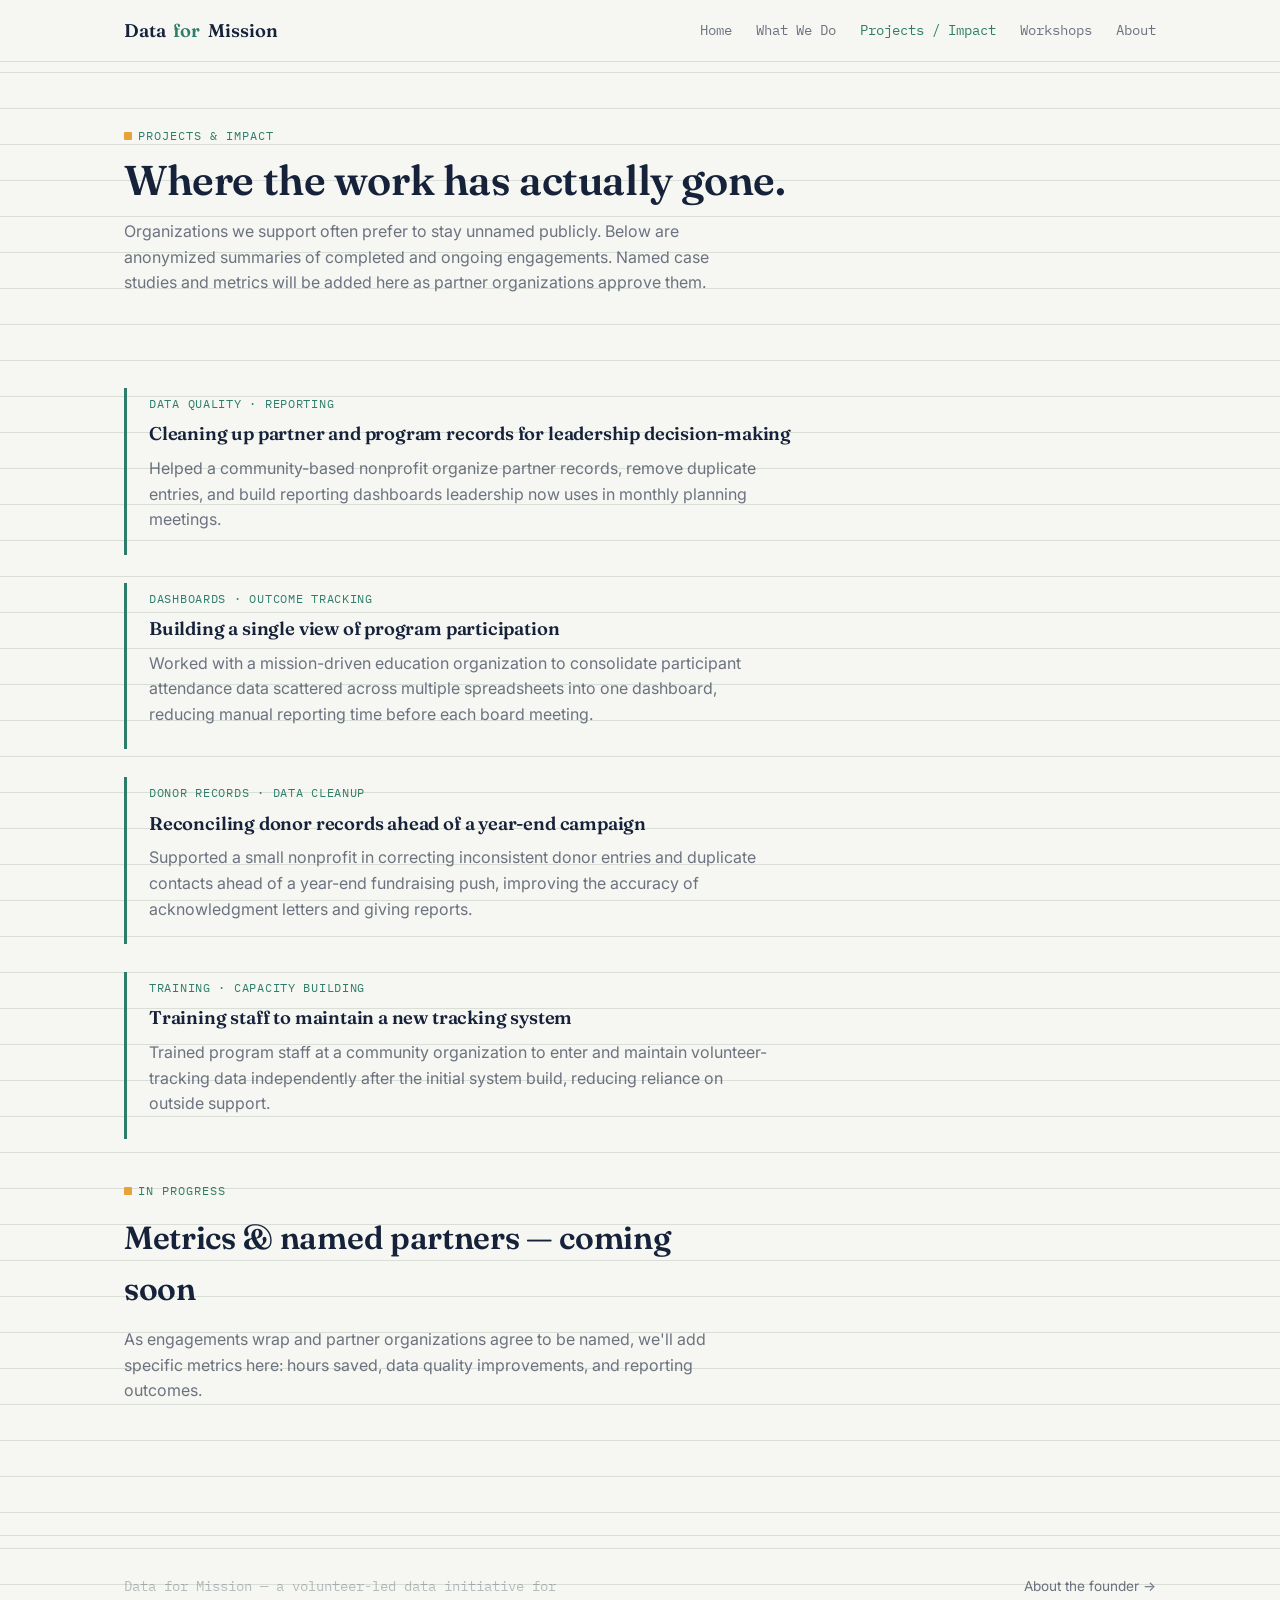
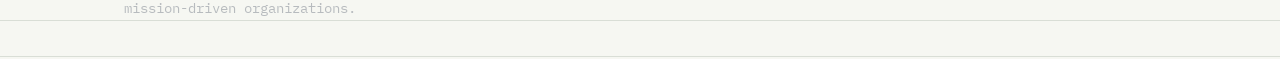
==== projects.html @ ea680add "Add files via upload" ====
<!doctype html>
<html lang="en">
<head>
<meta charset="UTF-8">
<meta name="viewport" content="width=device-width, initial-scale=1">
<title>Projects &amp; Impact — Data for Mission</title>
<link rel="stylesheet" href="style.css">
</head>
<body>

<header class="site">
  <nav class="nav">
    <div class="brand">Data <span>for</span> Mission</div>
    <button class="navtoggle" aria-label="Toggle menu" onclick="document.querySelector('.navlinks').classList.toggle('open')">menu</button>
    <div class="navlinks">
      <a href="index.html">Home</a>
      <a href="what-we-do.html">What We Do</a>
      <a href="projects.html" class="active">Projects / Impact</a>
      <a href="workshops.html">Workshops</a>
      <a href="about.html">About</a>
    </div>
  </nav>
</header>

<section class="pagehead">
  <div class="wrap">
    <div class="eyebrow">Projects &amp; impact</div>
    <h1>Where the work has actually gone.</h1>
    <p class="sub">Organizations we support often prefer to stay unnamed publicly. Below are anonymized summaries of completed and ongoing engagements. Named case studies and metrics will be added here as partner organizations approve them.</p>
  </div>
</section>

<section>
  <div class="wrap">

    <div class="case">
      <span class="tag">Data quality · Reporting</span>
      <h3>Cleaning up partner and program records for leadership decision-making</h3>
      <p>Helped a community-based nonprofit organize partner records, remove duplicate entries, and build reporting dashboards leadership now uses in monthly planning meetings.</p>
    </div>

    <div class="case">
      <span class="tag">Dashboards · Outcome tracking</span>
      <h3>Building a single view of program participation</h3>
      <p>Worked with a mission-driven education organization to consolidate participant attendance data scattered across multiple spreadsheets into one dashboard, reducing manual reporting time before each board meeting.</p>
    </div>

    <div class="case">
      <span class="tag">Donor records · Data cleanup</span>
      <h3>Reconciling donor records ahead of a year-end campaign</h3>
      <p>Supported a small nonprofit in correcting inconsistent donor entries and duplicate contacts ahead of a year-end fundraising push, improving the accuracy of acknowledgment letters and giving reports.</p>
    </div>

    <div class="case">
      <span class="tag">Training · Capacity building</span>
      <h3>Training staff to maintain a new tracking system</h3>
      <p>Trained program staff at a community organization to enter and maintain volunteer-tracking data independently after the initial system build, reducing reliance on outside support.</p>
    </div>

    <div class="section-head" style="margin-top:2.6em;">
      <div class="eyebrow">In progress</div>
      <h2>Metrics &amp; named partners — coming soon</h2>
      <p>As engagements wrap and partner organizations agree to be named, we'll add specific metrics here: hours saved, data quality improvements, and reporting outcomes.</p>
    </div>
  </div>
</section>

<footer class="site">
  <div class="wrap">
    <p>Data for Mission — a volunteer-led data initiative for mission-driven organizations.</p>
    <a href="about.html#founder">About the founder →</a>
  </div>
</footer>

</body>
</html>
---- style.css ----
/* ===== Data for Mission — design tokens =====
   Color
   --ink     #16213A  deep navy, primary text & headlines
   --paper   #F6F7F2  soft graph-paper white, page background
   --grid    #D9DED6  muted sage grid line
   --teal    #2E7D6B  deep teal-green, primary accent (clarity/growth)
   --amber   #E8A23A  warm amber, highlight/marker accent
   --ink-60  rgba(22,33,58,.6)  secondary text
   --ink-30  rgba(22,33,58,.3)  faint text / rules

   Type
   display: 'Fraunces' — characterful serif, used for headlines only
   body:    'Inter' — body copy
   mono:    'IBM Plex Mono' — eyebrows, labels, numerals, nav
*/

@import url('https://fonts.googleapis.com/css2?family=Fraunces:opsz,wght@9..144,400;9..144,500;9..144,600&family=Inter:wght@400;500;600&family=IBM+Plex+Mono:wght@400;500&display=swap');

:root{
  --ink:#16213A;
  --paper:#F6F7F2;
  --grid:#D9DED6;
  --teal:#2E7D6B;
  --amber:#E8A23A;
  --ink-60: rgba(22,33,58,.62);
  --ink-30: rgba(22,33,58,.28);
  --maxw: 1080px;
}

*{box-sizing:border-box;}
html{scroll-behavior:smooth;}
body{
  margin:0;
  background:
    linear-gradient(var(--grid) 1px, transparent 1px) 0 0/100% 36px,
    var(--paper);
  color:var(--ink);
  font-family:'Inter', sans-serif;
  font-size:16px;
  line-height:1.6;
}
@media (prefers-reduced-motion: reduce){
  *{animation:none !important; transition:none !important;}
}

a{color:var(--teal); text-decoration:none;}
a:hover{text-decoration:underline;}
a:focus-visible, button:focus-visible{outline:2px solid var(--teal); outline-offset:3px;}

h1,h2,h3{
  font-family:'Fraunces', serif;
  color:var(--ink);
  margin:0 0 .4em;
  letter-spacing:-0.01em;
}
h1{font-size:clamp(2.1rem, 4.5vw, 3.4rem); font-weight:600; line-height:1.08;}
h2{font-size:clamp(1.5rem, 3vw, 2rem); font-weight:600;}
h3{font-size:1.15rem; font-weight:600;}

p{margin:0 0 1em; color:var(--ink-60); max-width:62ch;}

.eyebrow{
  font-family:'IBM Plex Mono', monospace;
  font-size:.78rem;
  letter-spacing:.08em;
  text-transform:uppercase;
  color:var(--teal);
  display:flex;
  align-items:center;
  gap:.5em;
  margin-bottom:.9em;
}
.eyebrow::before{
  content:"";
  width:8px; height:8px;
  background:var(--amber);
  display:inline-block;
  border-radius:1px;
}

.wrap{max-width:var(--maxw); margin:0 auto; padding:0 24px;}

/* ---- nav ---- */
header.site{
  position:sticky; top:0; z-index:50;
  background:rgba(246,247,242,.92);
  backdrop-filter: blur(6px);
  border-bottom:1px solid var(--grid);
}
.nav{
  max-width:var(--maxw); margin:0 auto; padding:16px 24px;
  display:flex; align-items:center; justify-content:space-between;
}
.brand{
  font-family:'Fraunces', serif; font-weight:600; font-size:1.15rem; color:var(--ink);
  display:flex; align-items:baseline; gap:.4em;
}
.brand span{color:var(--teal);}
.navlinks{display:flex; gap:24px; font-family:'IBM Plex Mono', monospace; font-size:.85rem;}
.navlinks a{color:var(--ink-60);}
.navlinks a.active{color:var(--teal);}
.navlinks a:hover{color:var(--teal); text-decoration:none;}
.navtoggle{display:none;}

@media (max-width:720px){
  .navlinks{
    position:fixed; inset:60px 0 0 0; background:var(--paper);
    flex-direction:column; padding:28px 24px; gap:18px;
    transform:translateY(-110%); transition:transform .25s ease;
    border-top:1px solid var(--grid);
  }
  .navlinks.open{transform:translateY(0);}
  .navtoggle{
    display:inline-flex; background:none; border:1px solid var(--ink-30);
    border-radius:6px; padding:7px 10px; font-family:'IBM Plex Mono',monospace; cursor:pointer;
  }
}

/* ---- buttons ---- */
.btn{
  display:inline-flex; align-items:center; gap:.5em;
  font-family:'IBM Plex Mono', monospace; font-size:.85rem;
  padding:11px 20px; border-radius:4px;
  border:1px solid var(--ink);
  background:var(--ink); color:var(--paper);
  text-decoration:none; transition:transform .15s ease, background .15s ease;
}
.btn:hover{background:var(--teal); border-color:var(--teal); text-decoration:none; transform:translateY(-1px);}
.btn.outline{background:transparent; color:var(--ink); border-color:var(--ink-30);}
.btn.outline:hover{border-color:var(--teal); color:var(--teal); background:transparent;}
.btnrow{display:flex; gap:14px; flex-wrap:wrap; margin-top:1.6em;}

/* ---- hero ---- */
.hero{padding:84px 0 56px; position:relative;}
.hero .wrap{display:grid; grid-template-columns:1.2fr .8fr; gap:48px; align-items:center;}
@media (max-width:820px){.hero .wrap{grid-template-columns:1fr;}}
.hero h1{margin-bottom:.5em;}
.hero .sub{font-size:1.08rem; max-width:46ch;}

/* signature element: scattered numerals resolving into a clean column */
.resolve{
  position:relative; height:280px;
  font-family:'IBM Plex Mono', monospace; font-size:.82rem;
}
.resolve .messy span, .resolve .clean span{
  position:absolute; padding:3px 7px; background:#fff; border:1px solid var(--grid);
  color:var(--ink-60); border-radius:2px; box-shadow:0 1px 2px rgba(22,33,58,.06);
}
.resolve .messy span{animation:settle 1.4s ease forwards;}
.resolve .clean span{
  left:50%; transform:translateX(-50%);
  border-color:var(--teal); color:var(--ink); font-weight:500;
  opacity:0; animation:appear .5s ease forwards;
}
@keyframes settle{to{opacity:.0; visibility:hidden;}}
@keyframes appear{to{opacity:1;}}

/* ---- sections ---- */
section{padding:56px 0;}
section.alt{background:rgba(217,222,214,.35); border-top:1px solid var(--grid); border-bottom:1px solid var(--grid);}
.section-head{max-width:60ch; margin-bottom:2.2em;}

/* ---- grid cards ---- */
.grid{display:grid; gap:20px;}
.grid.cols-3{grid-template-columns:repeat(3,1fr);}
.grid.cols-2{grid-template-columns:repeat(2,1fr);}
@media (max-width:820px){.grid.cols-3, .grid.cols-2{grid-template-columns:1fr;}}

.card{
  background:#fff; border:1px solid var(--grid); border-radius:6px;
  padding:26px 24px; position:relative;
}
.card .num{
  font-family:'IBM Plex Mono', monospace; font-size:.78rem; color:var(--amber);
  display:block; margin-bottom:.6em;
}
.card h3{margin-bottom:.4em;}
.card p{margin-bottom:0; font-size:.95rem;}

/* ---- case study ---- */
.case{
  border-left:3px solid var(--teal); padding:6px 0 6px 22px; margin-bottom:28px;
}
.case .tag{
  font-family:'IBM Plex Mono', monospace; font-size:.75rem; color:var(--teal);
  text-transform:uppercase; letter-spacing:.06em; margin-bottom:.5em; display:block;
}

/* ---- table-ish list ---- */
.checklist{list-style:none; margin:0; padding:0;}
.checklist li{
  display:flex; gap:12px; padding:13px 0; border-bottom:1px solid var(--grid);
  font-size:.97rem;
}
.checklist li::before{content:"–"; color:var(--teal); font-weight:600;}

/* ---- founder / about callout ---- */
.callout{
  background:var(--ink); color:var(--paper); border-radius:8px;
  padding:32px 28px; display:flex; gap:22px; align-items:center; flex-wrap:wrap;
}
.callout h3{color:var(--paper);}
.callout p{color:rgba(246,247,242,.78); margin-bottom:0;}
.callout .btn{background:var(--amber); border-color:var(--amber); color:var(--ink);}
.callout .btn:hover{background:var(--paper); border-color:var(--paper);}

/* ---- footer ---- */
footer.site{border-top:1px solid var(--grid); padding:40px 0; margin-top:40px;}
footer.site .wrap{display:flex; justify-content:space-between; flex-wrap:wrap; gap:16px;}
footer.site p{font-size:.85rem; margin:0; font-family:'IBM Plex Mono', monospace; color:var(--ink-30);}
footer.site a{color:var(--ink-60); font-size:.85rem;}

/* page header for non-home pages */
.pagehead{padding:64px 0 20px;}
.pagehead h1{font-size:clamp(1.9rem, 4vw, 2.6rem);}

.disclaimer{
  font-size:.82rem; color:var(--ink-30); border-top:1px dashed var(--grid);
  margin-top:50px; padding-top:18px;
}
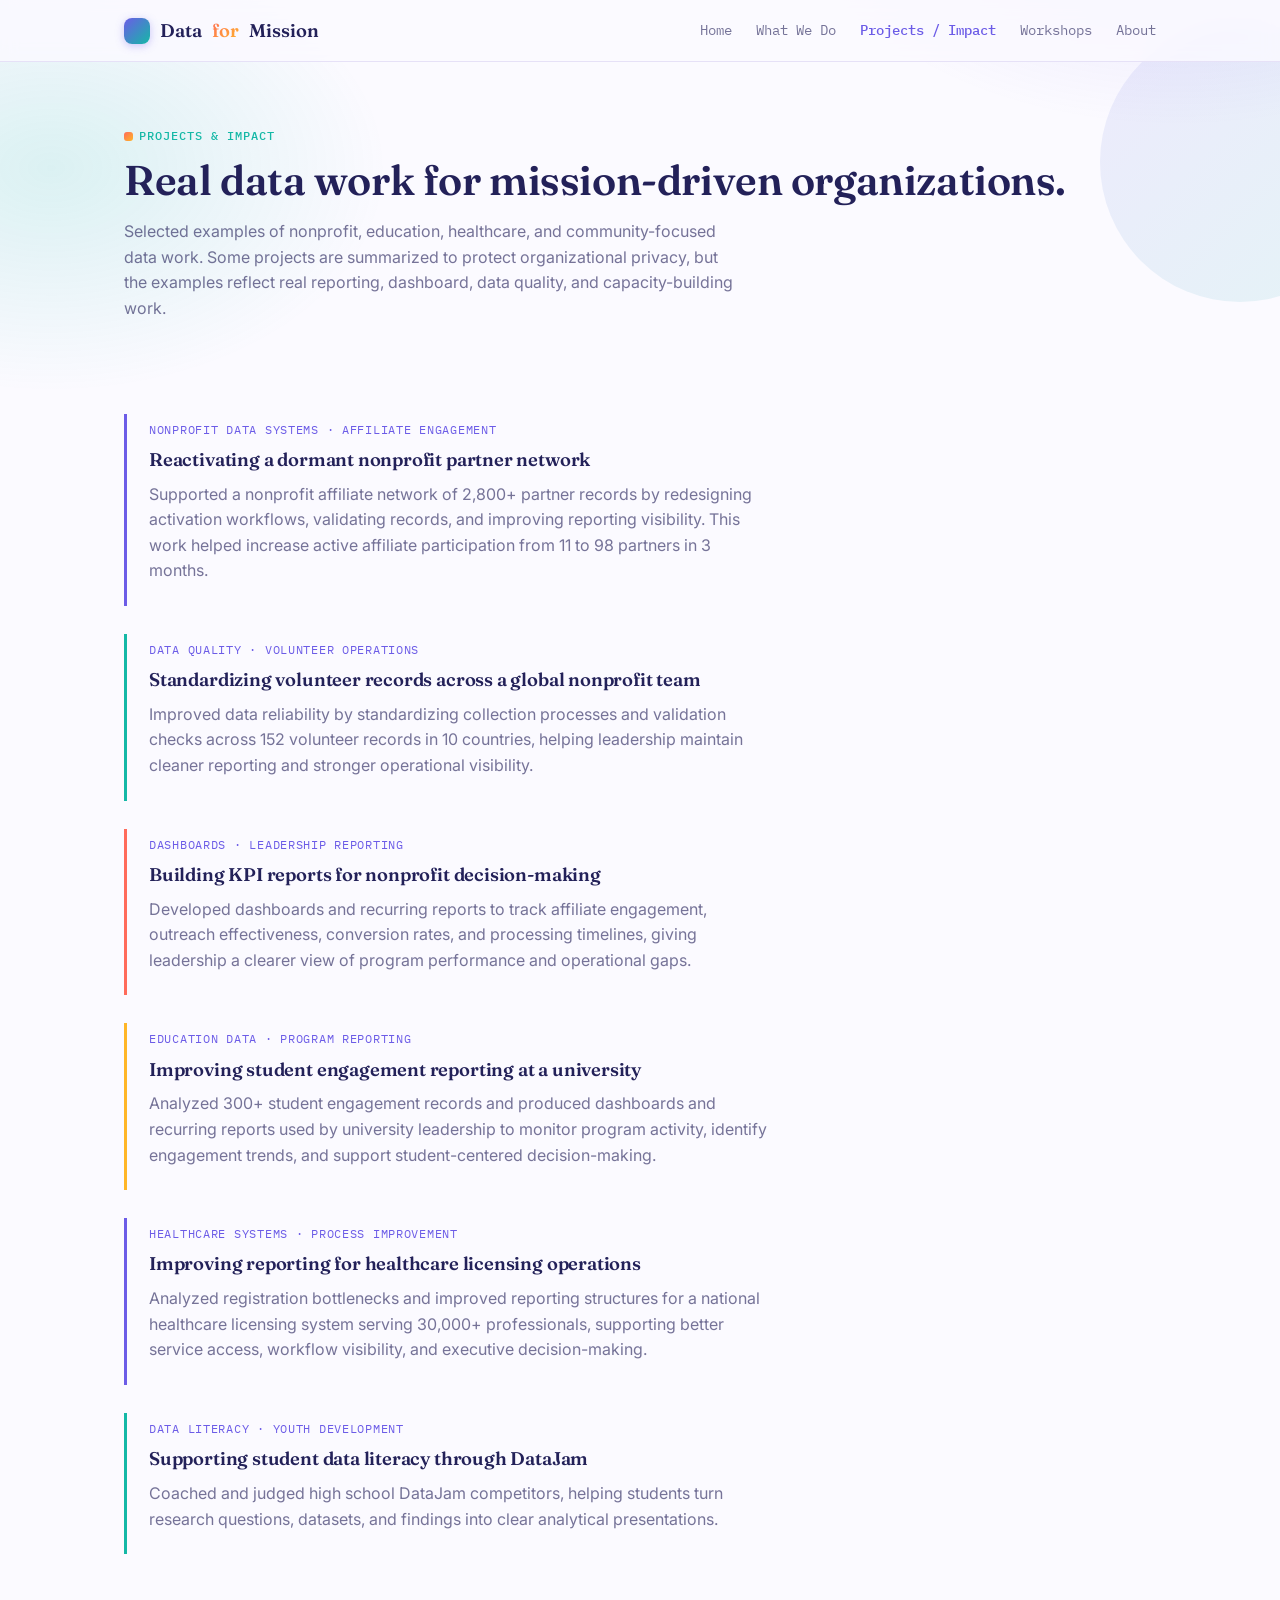
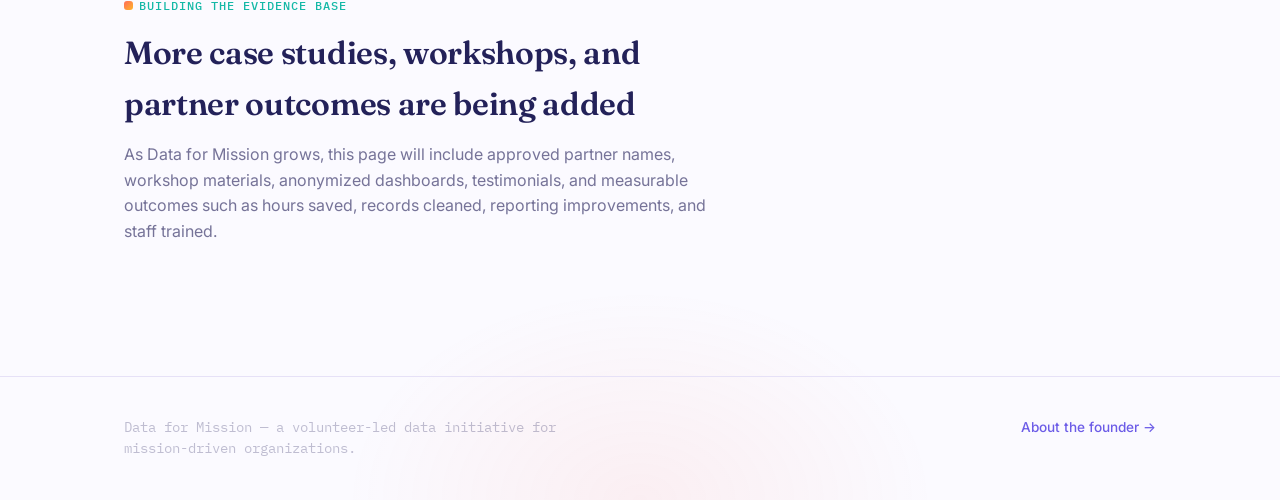
==== commit 35bea2c1: "Revise project descriptions and section headings" ====
--- a/projects.html
+++ b/projects.html
@@ -25,8 +25,8 @@
 <section class="pagehead">
   <div class="wrap">
     <div class="eyebrow">Projects &amp; impact</div>
-    <h1>Where the work has actually gone.</h1>
-    <p class="sub">Organizations we support often prefer to stay unnamed publicly. Below are anonymized summaries of completed and ongoing engagements. Named case studies and metrics will be added here as partner organizations approve them.</p>
+    <h1>Real data work for mission-driven organizations.</h1>
+    <p class="sub">Selected examples of nonprofit, education, healthcare, and community-focused data work. Some projects are summarized to protect organizational privacy, but the examples reflect real reporting, dashboard, data quality, and capacity-building work.</p>
   </div>
 </section>
 
@@ -34,34 +34,47 @@
   <div class="wrap">
 
     <div class="case">
-      <span class="tag">Data quality · Reporting</span>
-      <h3>Cleaning up partner and program records for leadership decision-making</h3>
-      <p>Helped a community-based nonprofit organize partner records, remove duplicate entries, and build reporting dashboards leadership now uses in monthly planning meetings.</p>
+      <span class="tag">Nonprofit data systems · Affiliate engagement</span>
+      <h3>Reactivating a dormant nonprofit partner network</h3>
+      <p>Supported a nonprofit affiliate network of 2,800+ partner records by redesigning activation workflows, validating records, and improving reporting visibility. This work helped increase active affiliate participation from 11 to 98 partners in 3 months.</p>
     </div>
 
     <div class="case">
-      <span class="tag">Dashboards · Outcome tracking</span>
-      <h3>Building a single view of program participation</h3>
-      <p>Worked with a mission-driven education organization to consolidate participant attendance data scattered across multiple spreadsheets into one dashboard, reducing manual reporting time before each board meeting.</p>
+      <span class="tag">Data quality · Volunteer operations</span>
+      <h3>Standardizing volunteer records across a global nonprofit team</h3>
+      <p>Improved data reliability by standardizing collection processes and validation checks across 152 volunteer records in 10 countries, helping leadership maintain cleaner reporting and stronger operational visibility.</p>
     </div>
 
     <div class="case">
-      <span class="tag">Donor records · Data cleanup</span>
-      <h3>Reconciling donor records ahead of a year-end campaign</h3>
-      <p>Supported a small nonprofit in correcting inconsistent donor entries and duplicate contacts ahead of a year-end fundraising push, improving the accuracy of acknowledgment letters and giving reports.</p>
+      <span class="tag">Dashboards · Leadership reporting</span>
+      <h3>Building KPI reports for nonprofit decision-making</h3>
+      <p>Developed dashboards and recurring reports to track affiliate engagement, outreach effectiveness, conversion rates, and processing timelines, giving leadership a clearer view of program performance and operational gaps.</p>
     </div>
 
     <div class="case">
-      <span class="tag">Training · Capacity building</span>
-      <h3>Training staff to maintain a new tracking system</h3>
-      <p>Trained program staff at a community organization to enter and maintain volunteer-tracking data independently after the initial system build, reducing reliance on outside support.</p>
+      <span class="tag">Education data · Program reporting</span>
+      <h3>Improving student engagement reporting at a university</h3>
+      <p>Analyzed 300+ student engagement records and produced dashboards and recurring reports used by university leadership to monitor program activity, identify engagement trends, and support student-centered decision-making.</p>
+    </div>
+
+    <div class="case">
+      <span class="tag">Healthcare systems · Process improvement</span>
+      <h3>Improving reporting for healthcare licensing operations</h3>
+      <p>Analyzed registration bottlenecks and improved reporting structures for a national healthcare licensing system serving 30,000+ professionals, supporting better service access, workflow visibility, and executive decision-making.</p>
+    </div>
+
+    <div class="case">
+      <span class="tag">Data literacy · Youth development</span>
+      <h3>Supporting student data literacy through DataJam</h3>
+      <p>Coached and judged high school DataJam competitors, helping students turn research questions, datasets, and findings into clear analytical presentations.</p>
     </div>
 
     <div class="section-head" style="margin-top:2.6em;">
-      <div class="eyebrow">In progress</div>
-      <h2>Metrics &amp; named partners — coming soon</h2>
-      <p>As engagements wrap and partner organizations agree to be named, we'll add specific metrics here: hours saved, data quality improvements, and reporting outcomes.</p>
+      <div class="eyebrow">Building the evidence base</div>
+      <h2>More case studies, workshops, and partner outcomes are being added</h2>
+      <p>As Data for Mission grows, this page will include approved partner names, workshop materials, anonymized dashboards, testimonials, and measurable outcomes such as hours saved, records cleaned, reporting improvements, and staff trained.</p>
     </div>
+
   </div>
 </section>
 
--- a/style.css
+++ b/style.css
@@ -14,17 +14,39 @@
    mono:    'IBM Plex Mono' — eyebrows, labels, numerals, nav
 */
 
-@import url('https://fonts.googleapis.com/css2?family=Fraunces:opsz,wght@9..144,400;9..144,500;9..144,600&family=Inter:wght@400;500;600&family=IBM+Plex+Mono:wght@400;500&display=swap');
+/* ===== Data for Mission — design tokens (v2, colorful) =====
+   Color
+   --ink     #232159  deep indigo, primary text & headlines
+   --paper   #FBFAFF  soft lavender-white, page background
+   --grid    #E6E1F7  faint violet grid line
+   --violet  #6C5CE7  primary brand accent (gradient anchor 1)
+   --teal    #14B8A6  secondary accent (gradient anchor 2 / links)
+   --coral   #FF6B5B  warm highlight accent
+   --amber   #FFB627  sunny highlight accent
+   --ink-60  rgba(35,33,89,.62)  secondary text
+   --ink-30  rgba(35,33,89,.28)  faint text / rules
+
+   Type
+   display: 'Fraunces' — characterful serif, used for headlines only
+   body:    'Inter' — body copy
+   mono:    'IBM Plex Mono' — eyebrows, labels, numerals, nav
+*/
+
+@import url('https://fonts.googleapis.com/css2?family=Fraunces:opsz,wght@9..144,400;9..144,500;9..144,600;9..144,700&family=Inter:wght@400;500;600;700&family=IBM+Plex+Mono:wght@400;500&display=swap');
 
 :root{
-  --ink:#16213A;
-  --paper:#F6F7F2;
-  --grid:#D9DED6;
-  --teal:#2E7D6B;
-  --amber:#E8A23A;
-  --ink-60: rgba(22,33,58,.62);
-  --ink-30: rgba(22,33,58,.28);
+  --ink:#232159;
+  --paper:#FBFAFF;
+  --grid:#E6E1F7;
+  --violet:#6C5CE7;
+  --teal:#14B8A6;
+  --coral:#FF6B5B;
+  --amber:#FFB627;
+  --ink-60: rgba(35,33,89,.62);
+  --ink-30: rgba(35,33,89,.28);
   --maxw: 1080px;
+  --grad: linear-gradient(135deg, var(--violet), var(--teal));
+  --grad-warm: linear-gradient(135deg, var(--coral), var(--amber));
 }
 
 *{box-sizing:border-box;}
@@ -32,12 +54,15 @@
 body{
   margin:0;
   background:
-    linear-gradient(var(--grid) 1px, transparent 1px) 0 0/100% 36px,
+    radial-gradient(560px 360px at 92% -6%, rgba(108,92,231,.16), transparent 70%),
+    radial-gradient(480px 320px at 4% 8%, rgba(20,184,166,.14), transparent 70%),
+    radial-gradient(420px 300px at 50% 100%, rgba(255,107,91,.08), transparent 70%),
     var(--paper);
   color:var(--ink);
   font-family:'Inter', sans-serif;
   font-size:16px;
   line-height:1.6;
+  overflow-x:hidden;
 }
 @media (prefers-reduced-motion: reduce){
   *{animation:none !important; transition:none !important;}
@@ -69,13 +94,14 @@
   align-items:center;
   gap:.5em;
   margin-bottom:.9em;
+  font-weight:500;
 }
 .eyebrow::before{
   content:"";
-  width:8px; height:8px;
-  background:var(--amber);
+  width:9px; height:9px;
+  background:var(--grad-warm);
   display:inline-block;
-  border-radius:1px;
+  border-radius:3px;
 }
 
 .wrap{max-width:var(--maxw); margin:0 auto; padding:0 24px;}
@@ -83,8 +109,8 @@
 /* ---- nav ---- */
 header.site{
   position:sticky; top:0; z-index:50;
-  background:rgba(246,247,242,.92);
-  backdrop-filter: blur(6px);
+  background:rgba(251,250,255,.85);
+  backdrop-filter: blur(8px);
   border-bottom:1px solid var(--grid);
 }
 .nav{
@@ -93,12 +119,22 @@
 }
 .brand{
   font-family:'Fraunces', serif; font-weight:600; font-size:1.15rem; color:var(--ink);
-  display:flex; align-items:baseline; gap:.4em;
-}
-.brand span{color:var(--teal);}
+  display:flex; align-items:center; gap:.55em;
+}
+.brand::before{
+  content:"";
+  width:26px; height:26px; border-radius:8px;
+  background:var(--grad);
+  display:inline-block;
+  box-shadow:0 2px 8px rgba(108,92,231,.35);
+}
+.brand span{
+  background:var(--grad-warm);
+  -webkit-background-clip:text; background-clip:text; color:transparent;
+}
 .navlinks{display:flex; gap:24px; font-family:'IBM Plex Mono', monospace; font-size:.85rem;}
 .navlinks a{color:var(--ink-60);}
-.navlinks a.active{color:var(--teal);}
+.navlinks a.active{color:var(--violet); font-weight:500;}
 .navlinks a:hover{color:var(--teal); text-decoration:none;}
 .navtoggle{display:none;}
 
@@ -120,19 +156,42 @@
 .btn{
   display:inline-flex; align-items:center; gap:.5em;
   font-family:'IBM Plex Mono', monospace; font-size:.85rem;
-  padding:11px 20px; border-radius:4px;
-  border:1px solid var(--ink);
-  background:var(--ink); color:var(--paper);
-  text-decoration:none; transition:transform .15s ease, background .15s ease;
-}
-.btn:hover{background:var(--teal); border-color:var(--teal); text-decoration:none; transform:translateY(-1px);}
-.btn.outline{background:transparent; color:var(--ink); border-color:var(--ink-30);}
-.btn.outline:hover{border-color:var(--teal); color:var(--teal); background:transparent;}
+  padding:11px 22px; border-radius:24px;
+  border:none;
+  background:var(--grad); color:#fff;
+  text-decoration:none; transition:transform .15s ease, box-shadow .15s ease;
+  box-shadow:0 4px 14px rgba(108,92,231,.28);
+}
+.btn:hover{text-decoration:none; transform:translateY(-2px); box-shadow:0 8px 20px rgba(108,92,231,.38);}
+.btn.outline{
+  background:transparent; color:var(--ink);
+  border:1.5px solid var(--ink-30); box-shadow:none;
+}
+.btn.outline:hover{border-color:var(--violet); color:var(--violet); background:rgba(108,92,231,.06); transform:translateY(-2px); box-shadow:none;}
 .btnrow{display:flex; gap:14px; flex-wrap:wrap; margin-top:1.6em;}
 
 /* ---- hero ---- */
-.hero{padding:84px 0 56px; position:relative;}
-.hero .wrap{display:grid; grid-template-columns:1.2fr .8fr; gap:48px; align-items:center;}
+.hero{padding:84px 0 56px; position:relative; overflow:hidden;}
+.hero::before{
+  content:"";
+  position:absolute; top:-160px; right:-160px;
+  width:480px; height:480px;
+  background:var(--grad);
+  opacity:.16;
+  border-radius:42% 58% 65% 35% / 45% 45% 55% 55%;
+  filter:blur(6px);
+  z-index:0;
+}
+.hero::after{
+  content:"";
+  position:absolute; bottom:-120px; left:-120px;
+  width:320px; height:320px;
+  background:var(--grad-warm);
+  opacity:.12;
+  border-radius:60% 40% 35% 65% / 55% 60% 40% 45%;
+  z-index:0;
+}
+.hero .wrap{display:grid; grid-template-columns:1.2fr .8fr; gap:48px; align-items:center; position:relative; z-index:1;}
 @media (max-width:820px){.hero .wrap{grid-template-columns:1fr;}}
 .hero h1{margin-bottom:.5em;}
 .hero .sub{font-size:1.08rem; max-width:46ch;}
@@ -144,20 +203,31 @@
 }
 .resolve .messy span, .resolve .clean span{
   position:absolute; padding:3px 7px; background:#fff; border:1px solid var(--grid);
-  color:var(--ink-60); border-radius:2px; box-shadow:0 1px 2px rgba(22,33,58,.06);
+  color:var(--ink-60); border-radius:6px; box-shadow:0 2px 8px rgba(35,33,89,.08);
 }
 .resolve .messy span{animation:settle 1.4s ease forwards;}
+.resolve .messy span:nth-child(odd){border-color:rgba(255,107,91,.4);}
+.resolve .messy span:nth-child(even){border-color:rgba(255,182,39,.45);}
 .resolve .clean span{
   left:50%; transform:translateX(-50%);
-  border-color:var(--teal); color:var(--ink); font-weight:500;
+  color:var(--ink); font-weight:600;
   opacity:0; animation:appear .5s ease forwards;
-}
+  border:none; color:#fff;
+}
+.resolve .clean span:nth-child(5n+1){background:var(--violet);}
+.resolve .clean span:nth-child(5n+2){background:var(--teal);}
+.resolve .clean span:nth-child(5n+3){background:var(--coral);}
+.resolve .clean span:nth-child(5n+4){background:#8B7CF0;}
+.resolve .clean span:nth-child(5n+5){background:#0FA396;}
 @keyframes settle{to{opacity:.0; visibility:hidden;}}
 @keyframes appear{to{opacity:1;}}
 
 /* ---- sections ---- */
-section{padding:56px 0;}
-section.alt{background:rgba(217,222,214,.35); border-top:1px solid var(--grid); border-bottom:1px solid var(--grid);}
+section{padding:56px 0; position:relative;}
+section.alt{
+  background:linear-gradient(180deg, rgba(108,92,231,.05), rgba(20,184,166,.05));
+  border-top:1px solid var(--grid); border-bottom:1px solid var(--grid);
+}
 .section-head{max-width:60ch; margin-bottom:2.2em;}
 
 /* ---- grid cards ---- */
@@ -167,13 +237,25 @@
 @media (max-width:820px){.grid.cols-3, .grid.cols-2{grid-template-columns:1fr;}}
 
 .card{
-  background:#fff; border:1px solid var(--grid); border-radius:6px;
+  background:#fff; border:1px solid var(--grid); border-radius:14px;
   padding:26px 24px; position:relative;
-}
+  box-shadow:0 2px 10px rgba(35,33,89,.04);
+  transition:transform .18s ease, box-shadow .18s ease;
+}
+.card:hover{transform:translateY(-3px); box-shadow:0 10px 24px rgba(35,33,89,.1);}
 .card .num{
-  font-family:'IBM Plex Mono', monospace; font-size:.78rem; color:var(--amber);
-  display:block; margin-bottom:.6em;
-}
+  font-family:'IBM Plex Mono', monospace; font-size:.74rem; font-weight:500;
+  color:#fff; display:inline-flex; align-items:center;
+  margin-bottom:.9em; padding:5px 12px; border-radius:20px;
+}
+.grid .card:nth-child(8n+1) .num{background:var(--violet);}
+.grid .card:nth-child(8n+2) .num{background:var(--teal);}
+.grid .card:nth-child(8n+3) .num{background:var(--coral);}
+.grid .card:nth-child(8n+4) .num{background:#8B7CF0;}
+.grid .card:nth-child(8n+5) .num{background:#0FA396;}
+.grid .card:nth-child(8n+6) .num{background:var(--amber); color:var(--ink);}
+.grid .card:nth-child(8n+7) .num{background:#FF8A7D;}
+.grid .card:nth-child(8n+0) .num{background:#5B4FD6;}
 .card h3{margin-bottom:.4em;}
 .card p{margin-bottom:0; font-size:.95rem;}
 
@@ -181,8 +263,12 @@
 .case{
   border-left:3px solid var(--teal); padding:6px 0 6px 22px; margin-bottom:28px;
 }
+.case:nth-child(4n+1){border-left-color:var(--violet);}
+.case:nth-child(4n+2){border-left-color:var(--teal);}
+.case:nth-child(4n+3){border-left-color:var(--coral);}
+.case:nth-child(4n+4){border-left-color:var(--amber);}
 .case .tag{
-  font-family:'IBM Plex Mono', monospace; font-size:.75rem; color:var(--teal);
+  font-family:'IBM Plex Mono', monospace; font-size:.75rem; color:var(--violet);
   text-transform:uppercase; letter-spacing:.06em; margin-bottom:.5em; display:block;
 }
 
@@ -192,29 +278,68 @@
   display:flex; gap:12px; padding:13px 0; border-bottom:1px solid var(--grid);
   font-size:.97rem;
 }
-.checklist li::before{content:"–"; color:var(--teal); font-weight:600;}
+.checklist li::before{content:"●"; color:var(--coral); font-size:.6rem; line-height:1.8;}
 
 /* ---- founder / about callout ---- */
 .callout{
-  background:var(--ink); color:var(--paper); border-radius:8px;
-  padding:32px 28px; display:flex; gap:22px; align-items:center; flex-wrap:wrap;
-}
-.callout h3{color:var(--paper);}
-.callout p{color:rgba(246,247,242,.78); margin-bottom:0;}
-.callout .btn{background:var(--amber); border-color:var(--amber); color:var(--ink);}
-.callout .btn:hover{background:var(--paper); border-color:var(--paper);}
+  background:var(--grad); color:#fff; border-radius:18px;
+  padding:36px 30px; display:flex; gap:22px; align-items:center; flex-wrap:wrap;
+  position:relative; overflow:hidden;
+  box-shadow:0 12px 30px rgba(108,92,231,.25);
+}
+.callout::before{
+  content:""; position:absolute; top:-60px; right:-40px;
+  width:180px; height:180px; border-radius:50%;
+  background:rgba(255,255,255,.12);
+}
+.callout h3{color:#fff;}
+.callout p{color:rgba(255,255,255,.85); margin-bottom:0;}
+.callout .btn{background:#fff; color:var(--violet); box-shadow:none;}
+.callout .btn:hover{background:var(--ink); color:#fff;}
 
 /* ---- footer ---- */
 footer.site{border-top:1px solid var(--grid); padding:40px 0; margin-top:40px;}
 footer.site .wrap{display:flex; justify-content:space-between; flex-wrap:wrap; gap:16px;}
 footer.site p{font-size:.85rem; margin:0; font-family:'IBM Plex Mono', monospace; color:var(--ink-30);}
-footer.site a{color:var(--ink-60); font-size:.85rem;}
+footer.site a{color:var(--violet); font-size:.85rem; font-weight:500;}
 
 /* page header for non-home pages */
-.pagehead{padding:64px 0 20px;}
+.pagehead{padding:64px 0 20px; position:relative;}
+.pagehead::before{
+  content:""; position:absolute; top:-40px; right:-100px;
+  width:280px; height:280px; border-radius:50%;
+  background:var(--grad); opacity:.1; z-index:0;
+}
 .pagehead h1{font-size:clamp(1.9rem, 4vw, 2.6rem);}
+.pagehead .wrap{position:relative; z-index:1;}
 
 .disclaimer{
   font-size:.82rem; color:var(--ink-30); border-top:1px dashed var(--grid);
   margin-top:50px; padding-top:18px;
 }
+
+/* ---- contact form ---- */
+.contact-form{display:flex; flex-direction:column; gap:16px;}
+.contact-form .field{display:flex; flex-direction:column; gap:6px;}
+.contact-form label{
+  font-family:'IBM Plex Mono', monospace; font-size:.78rem;
+  letter-spacing:.04em; color:var(--ink-60);
+}
+.contact-form input,
+.contact-form select,
+.contact-form textarea{
+  font-family:'Inter', sans-serif; font-size:.95rem; color:var(--ink);
+  border:1px solid var(--grid); border-radius:8px;
+  padding:10px 12px; background:var(--paper);
+  resize:vertical;
+}
+.contact-form input:focus,
+.contact-form select:focus,
+.contact-form textarea:focus{
+  outline:2px solid var(--violet); outline-offset:1px; border-color:var(--violet);
+}
+.contact-form .btn{align-self:flex-start; cursor:pointer;}
+.cf-status{
+  font-family:'IBM Plex Mono', monospace; font-size:.8rem; color:var(--teal);
+  margin:0; min-height:1.2em;
+}
